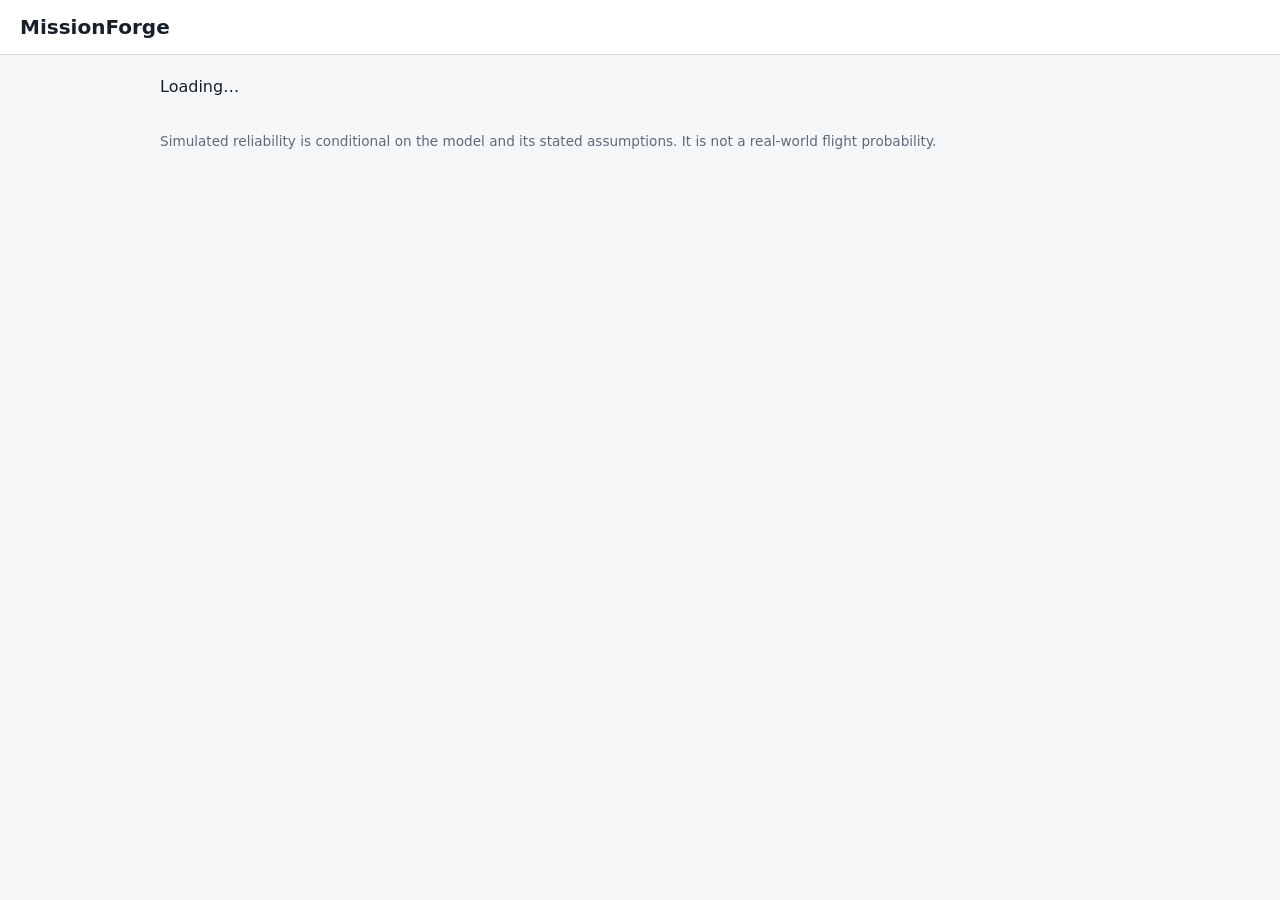
==== index.html @ e95462d8 "Add MissionForge application shell" ====
<!doctype html>
<html lang="en">
  <head>
    <meta charset="utf-8" />
    <meta name="viewport" content="width=device-width, initial-scale=1" />

    <title>MissionForge</title>
    <link rel="stylesheet" href="css/base.css" />
    <link rel="stylesheet" href="css/screens.css" />
    <link rel="stylesheet" href="css/briefing.css" />
    <link rel="stylesheet" href="css/validation.css" />
    <link rel="stylesheet" href="css/report.css" />
  </head>

  <body>
    <header class="top">
      <h1>MissionForge</h1>
      <nav id="nav"></nav>
    </header>
    <main id="app">
      <p>Loading…</p>
    </main>
    <footer class="foot">
      Simulated reliability is conditional on the model and its stated
      assumptions. It is not a real-world flight probability.
    </footer>
    <script type="module" src="js/main.js"></script>
  </body>
</html>
---- css/base.css ----
:root {
  --bg: #f6f7f9;
  --surface: #fff;
  --text: #16202b;
  --muted: #5b6b7b;
  --line: #d6dde5;
  --accent: #1f5fbf;
  --measured: #1b7f4b;
  --published: #1f5fbf;
  --tool: #7a3fb0;
  --illustrative: #b26a00;
  --bad: #b3261e;
}
@media (prefers-color-scheme: dark) {
  :root {
    --bg: #10161d;
    --surface: #18212b;
    --text: #e8edf2;
    --muted: #9aa9b8;
    --line: #2b3947;
    --accent: #6fa3f5;
    --measured: #5fcf93;
    --published: #6fa3f5;
    --tool: #c39af0;
    --illustrative: #f0b45a;
    --bad: #ff8a80;
  }
}
* {
  box-sizing: border-box;
}
body {
  margin: 0;
  font:
    16px/1.5 system-ui,
    -apple-system,
    "Segoe UI",
    sans-serif;
  background: var(--bg);
  color: var(--text);
}
.top {
  display: flex;
  flex-wrap: wrap;
  gap: 1rem;
  align-items: center;
  padding: 0.75rem 1.25rem;
  background: var(--surface);
  border-bottom: 1px solid var(--line);
}
.top h1 {
  margin: 0;
  font-size: 1.25rem;
}
nav {
  display: flex;
  flex-wrap: wrap;
  gap: 0.25rem;
}
nav a {
  padding: 0.35rem 0.7rem;
  border-radius: 6px;
  color: var(--muted);
  text-decoration: none;
}
nav a.active {
  background: var(--accent);
  color: #fff;
}
#app {
  max-width: 1000px;
  margin: 1.25rem auto;
  padding: 0 1.25rem;
}
.foot {
  max-width: 1000px;
  margin: 2rem auto;
  padding: 0 1.25rem;
  color: var(--muted);
  font-size: 0.85rem;
}
button {
  font: inherit;
  padding: 0.5rem 1rem;
  border-radius: 6px;
  border: 1px solid var(--accent);
  background: var(--accent);
  color: #fff;
  cursor: pointer;
}
button:focus-visible,
nav a:focus-visible,
input:focus-visible,
select:focus-visible {
  outline: 3px solid var(--accent);
  outline-offset: 2px;
}
.badge {
  display: inline-block;
  padding: 0 0.4rem;
  margin-left: 0.35rem;
  border-radius: 4px;
  font-size: 0.75rem;
  border: 1px solid currentColor;
}
.badge.MEASURED {
  color: var(--measured);
}
.badge.PUBLISHED {
  color: var(--published);
}
.badge.TOOL {
  color: var(--tool);
}
.badge.ILLUSTRATIVE {
  color: var(--illustrative);
}
.badge.CALCULATED {
  color: var(--tool);
}
---- css/screens.css ----
.panel {
  background: var(--surface);
  border: 1px solid var(--line);
  border-radius: 10px;
  padding: 1rem;
  margin-bottom: 1rem;
}

.panel h2 {
  margin-top: 0;
  font-size: 1.1rem;
}

.designer-page {
  width: 100%;
  min-width: 0;
}

.role-panel {
  display: flex;
  align-items: center;
  margin-bottom: 1rem;
  padding: 0.8rem 1rem;
}

.role-panel label {
  display: flex;
  align-items: center;
  gap: 0.75rem;
  color: var(--muted);
  font-size: 0.85rem;
}

.role-panel select {
  padding: 0.5rem 0.75rem;
  border: 1px solid var(--line);
  border-radius: 6px;
  background: var(--surface);
  color: var(--text);
  font: inherit;
}

.designer-header {
  display: flex;
  align-items: center;
  justify-content: space-between;
  gap: 2rem;
  width: 100%;
  margin-bottom: 1rem;
  padding: 1.5rem 1.75rem;
  background: linear-gradient(
    120deg,
    rgba(20, 42, 78, 0.95),
    rgba(15, 30, 58, 0.95)
  );
  border: 1px solid var(--line);
  border-radius: 10px;
}

.designer-header h2 {
  margin: 0.25rem 0;
  font-size: clamp(1.5rem, 3vw, 2.2rem);
  letter-spacing: 0.03em;
  color: var(--text);
}

.designer-header p {
  margin: 0;
  color: var(--muted);
  font-size: 0.9rem;
  line-height: 1.5;
}

.screen-kicker {
  display: block;
  margin-bottom: 0.25rem;
  color: var(--accent);
  font-size: 0.7rem;
  font-weight: 800;
  letter-spacing: 0.13em;
  text-transform: uppercase;
}

.designer-layout {
  display: grid;
  grid-template-columns: minmax(0, 1.65fr) minmax(300px, 0.8fr);
  gap: 1rem;
  align-items: start;
}

.components-panel {
  min-width: 0;
  margin-bottom: 0;
}

.designer-sidebar {
  min-width: 0;
  display: flex;
  flex-direction: column;
  gap: 1rem;
}

.designer-sidebar .panel {
  margin-bottom: 0;
}

.section-heading {
  display: flex;
  align-items: center;
  justify-content: space-between;
  gap: 1rem;
  margin-bottom: 1rem;
}

.section-heading h2 {
  margin: 0.2rem 0;
}

.section-heading p {
  margin: 0.3rem 0 0;
  color: var(--muted);
  font-size: 0.8rem;
}

.component-grid {
  display: grid;
  grid-template-columns: repeat(2, minmax(0, 1fr));
  gap: 0.75rem;
}

.category-card {
  min-width: 0;
  padding: 0.85rem;
  border: 1px solid var(--line);
  border-radius: 9px;
  background: rgba(127, 127, 127, 0.035);
  transition:
    border-color 0.2s ease,
    background 0.2s ease;
}

.category-card:hover {
  border-color: rgba(70, 140, 230, 0.4);
}

.category-title {
  display: flex;
  align-items: center;
  justify-content: space-between;
  gap: 0.5rem;
  margin-bottom: 0.65rem;
}

.category-title h3 {
  margin: 0;
  color: var(--accent);
  font-size: 0.72rem;
  font-weight: 800;
  letter-spacing: 0.1em;
  text-transform: uppercase;
}

.permission-label {
  color: var(--muted);
  font-size: 0.62rem;
  text-align: right;
}

.component-options {
  display: flex;
  flex-direction: column;
  gap: 0.4rem;
}

.component-option {
  position: relative;
  display: flex;
  align-items: flex-start;
  gap: 0.6rem;
  min-width: 0;
  padding: 0.65rem;
  border: 1px solid transparent;
  border-radius: 7px;
  background: rgba(127, 127, 127, 0.025);
  cursor: pointer;
  transition:
    background 0.18s ease,
    border-color 0.18s ease;
}

.component-option:hover {
  background: rgba(31, 95, 191, 0.09);
  border-color: var(--line);
}

.component-option.selected {
  background: rgba(31, 95, 191, 0.14);
  border-color: var(--accent);
}

.component-option input {
  flex-shrink: 0;
  width: auto;
  margin: 0.2rem 0 0;
  accent-color: var(--accent);
  cursor: pointer;
}

.component-info {
  min-width: 0;
  display: flex;
  flex: 1;
  flex-direction: column;
  gap: 0.4rem;
}

.component-name {
  color: var(--text);
  font-size: 0.82rem;
  font-weight: 650;
  line-height: 1.4;
}

.component-specs {
  display: flex;
  align-items: center;
  flex-wrap: wrap;
  gap: 0.35rem;
}

.spec-item {
  display: inline-flex;
  align-items: center;
  gap: 0.2rem;
  padding: 0.25rem 0.45rem;
  border: 1px solid var(--line);
  border-radius: 4px;
  color: var(--muted);
  font-size: 0.67rem;
  line-height: 1.4;
}

.spec-item.mass-spec {
  color: #79baff;
  background: rgba(121, 186, 255, 0.08);
  border-color: rgba(121, 186, 255, 0.3);
  font-weight: 700;
}

.spec-item.cost-spec {
  color: #c5a3ff;
  background: rgba(197, 163, 255, 0.08);
  border-color: rgba(197, 163, 255, 0.3);
  font-weight: 700;
}

.spec-item.power-spec {
  color: #e6bd63;
  background: rgba(230, 189, 99, 0.08);
  border-color: rgba(230, 189, 99, 0.3);
  font-weight: 700;
}

.spec-item.generation-spec {
  color: #62d6a0;
  background: rgba(98, 214, 160, 0.08);
  border-color: rgba(98, 214, 160, 0.3);
  font-weight: 700;
}

.spec-item.battery-spec {
  color: #79baff;
  background: rgba(121, 186, 255, 0.08);
  border-color: rgba(121, 186, 255, 0.3);
}

.selected-mark {
  flex-shrink: 0;
  display: inline-flex;
  align-items: center;
  justify-content: center;
  width: 19px;
  height: 19px;
  border-radius: 50%;
  background: var(--accent);
  color: white;
  font-size: 0.7rem;
  font-weight: 800;
}

.disabled-category {
  opacity: 0.65;
}

.component-option.disabled {
  cursor: not-allowed;
}

.component-option.disabled input {
  cursor: not-allowed;
}

.instruments-section {
  margin-top: 1rem;
}

.instrument-card {
  width: 100%;
}

.instrument-option {
  min-width: 0;
}

.locked-message {
  color: var(--bad);
  font-size: 0.66rem;
  line-height: 1.4;
}

.mission-selection {
  display: grid;
  grid-template-columns: repeat(2, minmax(0, 1fr));
  gap: 0.75rem;
  margin-top: 1rem;
  padding-top: 1rem;
  border-top: 1px solid var(--line);
}

.select-card {
  min-width: 0;
  padding: 0.85rem;
  border: 1px solid var(--line);
  border-radius: 8px;
  background: rgba(127, 127, 127, 0.035);
}

.select-card label {
  display: flex;
  flex-direction: column;
  gap: 0.5rem;
}

.select-card strong {
  color: var(--muted);
  font-size: 0.7rem;
  font-weight: 800;
  letter-spacing: 0.06em;
  text-transform: uppercase;
}

.select-card select {
  width: 100%;
  min-width: 0;
  padding: 0.65rem;
  border: 1px solid var(--line);
  border-radius: 6px;
  background: var(--surface);
  color: var(--text);
  font: inherit;
  font-size: 0.8rem;
}

.select-card select:focus,
.role-panel select:focus {
  outline: 2px solid var(--accent);
  outline-offset: 2px;
}

.select-card select:disabled {
  opacity: 0.55;
  cursor: not-allowed;
}

.dashboard-panel {
  overflow: hidden;
}

.mission-dashboard {
  display: flex;
  flex-direction: column;
  gap: 1rem;
}

.dashboard-heading {
  display: flex;
  flex-direction: column;
  gap: 0.5rem;
}

.dashboard-heading .eyebrow {
  color: var(--accent);
  font-size: 0.65rem;
  font-weight: 800;
  letter-spacing: 0.12em;
}

.dashboard-heading h2 {
  margin: 0.25rem 0;
  font-size: 1.15rem;
}

.dashboard-heading p {
  margin: 0;
  color: var(--muted);
  font-size: 0.75rem;
  line-height: 1.5;
}

.system-status {
  display: flex;
  align-items: center;
  gap: 0.45rem;
  color: var(--measured);
  font-size: 0.66rem;
  font-weight: 800;
  letter-spacing: 0.07em;
}

.status-dot {
  width: 8px;
  height: 8px;
  border-radius: 50%;
  background: var(--measured);
  box-shadow: 0 0 9px var(--measured);
}

.resource-grid {
  display: grid;
  grid-template-columns: 1fr;
  gap: 0.65rem;
}

.resource-card {
  min-width: 0;
  padding: 0.85rem;
  border: 1px solid var(--line);
  border-radius: 8px;
  background: rgba(127, 127, 127, 0.035);
}

.card-icon {
  margin-bottom: 0.35rem;
  font-size: 1.1rem;
}

.card-label {
  color: var(--muted);
  font-size: 0.65rem;
  font-weight: 800;
  letter-spacing: 0.1em;
}

.card-value {
  margin: 0.25rem 0;
  color: var(--text);
  font-size: 1.55rem;
  font-weight: 800;
  overflow-wrap: anywhere;
}

.card-value span {
  color: var(--muted);
  font-size: 0.75rem;
  font-weight: 600;
}

.card-limit {
  margin-bottom: 0.65rem;
  color: var(--muted);
  font-size: 0.68rem;
}

.resource-item {
  font-size: 0.7rem;
}

.resource-header {
  display: flex;
  justify-content: space-between;
  gap: 0.5rem;
  color: var(--muted);
}

.resource-header span:last-child {
  text-align: right;
  overflow-wrap: anywhere;
}

.bar {
  height: 8px;
  margin: 0.4rem 0;
  overflow: hidden;
  border-radius: 5px;
  background: var(--line);
}

.bar > span {
  display: block;
  height: 100%;
  border-radius: inherit;
  background: var(--accent);
  transition: width 0.25s ease;
}

.bar.over > span {
  background: var(--bad);
}

.resource-status {
  color: var(--measured);
  font-size: 0.65rem;
  font-weight: 700;
}

.resource-status.danger,
.warn {
  color: var(--bad);
}

.dashboard-footer {
  display: flex;
  flex-direction: column;
  gap: 0.25rem;
  padding-top: 0.75rem;
  border-top: 1px solid var(--line);
  color: var(--muted);
  font-size: 0.63rem;
  line-height: 1.4;
}

.dashboard-footer span:first-child {
  color: var(--accent);
  font-weight: 800;
  letter-spacing: 0.08em;
}

.warnings-panel h2 {
  margin-bottom: 0.8rem;
}

.warning-item,
.success-item {
  padding: 0.7rem 0.8rem;
  margin-bottom: 0.45rem;
  border-left: 3px solid var(--bad);
  border-radius: 0 5px 5px 0;
  background: rgba(179, 38, 30, 0.08);
  color: var(--bad);
  font-size: 0.75rem;
  line-height: 1.5;
}

.success-item {
  border-left-color: var(--measured);
  background: rgba(27, 127, 75, 0.08);
  color: var(--measured);
}

.grid2 {
  display: grid;
  grid-template-columns: 1fr 1fr;
  gap: 1rem;
}

.hist {
  display: flex;
  align-items: flex-end;
  gap: 2px;
  height: 120px;
}

.hist > div {
  flex: 1;
  min-height: 1px;
  background: var(--accent);
}

@media (max-width: 1000px) {
  .designer-layout {
    grid-template-columns: minmax(0, 1.35fr) minmax(270px, 0.8fr);
  }

  .component-grid {
    grid-template-columns: 1fr;
  }
}

@media (max-width: 800px) {
  .designer-layout {
    grid-template-columns: 1fr;
  }

  .designer-sidebar {
    display: grid;
    grid-template-columns: repeat(2, minmax(0, 1fr));
    align-items: start;
  }

  .dashboard-panel {
    grid-column: 1 / -1;
  }

  .component-grid {
    grid-template-columns: repeat(2, minmax(0, 1fr));
  }
}

@media (max-width: 600px) {
  .designer-header {
    align-items: flex-start;
    flex-direction: column;
    padding: 1.1rem;
  }

  .component-grid,
  .mission-selection {
    grid-template-columns: 1fr;
  }

  .designer-sidebar {
    display: flex;
  }

  .grid2 {
    grid-template-columns: 1fr;
  }
}
---- css/briefing.css ----
.briefing-page {
  width: 100%;
  min-width: 0;
}

.briefing-header {
  display: flex;
  align-items: center;
  justify-content: space-between;
  gap: 2rem;
  width: 100%;
  margin-bottom: 1rem;
  padding: 1.4rem 1.6rem;
  background: linear-gradient(
    120deg,
    rgba(20, 42, 78, 0.96),
    rgba(15, 30, 58, 0.96)
  );
  border: 1px solid var(--line);
  border-radius: 10px;
}

.briefing-header-left {
  min-width: 0;
}

.briefing-system-label {
  display: flex;
  align-items: center;
  gap: 0.45rem;
  margin-bottom: 0.45rem;
  color: var(--accent);
  font-size: 0.65rem;
  font-weight: 800;
  letter-spacing: 0.13em;
  text-transform: uppercase;
}

.briefing-live-dot {
  width: 7px;
  height: 7px;
  border-radius: 50%;
  background: var(--measured);
  box-shadow: 0 0 9px var(--measured);
}

.briefing-header h1 {
  margin: 0;
  color: var(--text);
  font-size: clamp(1.45rem, 3vw, 2.1rem);
  letter-spacing: 0.025em;
}

.briefing-header p {
  margin: 0.35rem 0 0;
  color: var(--muted);
  font-size: 0.82rem;
  line-height: 1.5;
}

.briefing-status {
  flex-shrink: 0;
  min-width: 135px;
  padding: 0.7rem 0.9rem;
  border: 1px solid var(--line);
  border-radius: 8px;
  background: rgba(127, 127, 127, 0.035);
  text-align: right;
}

.briefing-status-label {
  color: var(--muted);
  font-size: 0.58rem;
  font-weight: 800;
  letter-spacing: 0.1em;
  text-transform: uppercase;
}

.briefing-status-value {
  display: flex;
  align-items: center;
  justify-content: flex-end;
  gap: 0.4rem;
  margin-top: 0.25rem;
  color: var(--measured);
  font-size: 0.75rem;
  font-weight: 800;
}

.briefing-status-dot {
  width: 7px;
  height: 7px;
  border-radius: 50%;
  background: var(--measured);
  box-shadow: 0 0 8px var(--measured);
}

.briefing-content {
  display: grid;
  grid-template-columns: minmax(0, 1.25fr) minmax(340px, 0.85fr);
  gap: 1rem;
  align-items: stretch;
}

.briefing-objective {
  min-width: 0;
  padding: 1.35rem 1.45rem;
  border: 1px solid var(--line);
  border-radius: 10px;
  background: var(--surface);
}

.briefing-section-label {
  display: block;
  margin-bottom: 0.5rem;
  color: var(--accent);
  font-size: 0.65rem;
  font-weight: 800;
  letter-spacing: 0.12em;
  text-transform: uppercase;
}

.briefing-objective h2 {
  margin: 0;
  color: var(--text);
  font-size: 1.2rem;
}

.briefing-objective-body {
  display: flex;
  align-items: flex-start;
  gap: 1.2rem;
  margin-top: 1.2rem;
}

.briefing-number {
  flex-shrink: 0;
  display: flex;
  align-items: center;
  justify-content: center;
  width: 48px;
  height: 48px;
  border: 1px solid rgba(70, 140, 230, 0.45);
  border-radius: 50%;
  background: rgba(31, 95, 191, 0.12);
  color: var(--accent);
  font-size: 0.9rem;
  font-weight: 900;
}

.briefing-objective-info {
  min-width: 0;
}

.briefing-objective-text {
  margin: 0;
  color: var(--text);
  font-size: 0.95rem;
  line-height: 1.65;
}

.briefing-note {
  margin: 0.8rem 0 0;
  color: var(--muted);
  font-size: 0.7rem;
  line-height: 1.5;
}

.briefing-start-link {
  display: inline-block;
  margin-top: 1.2rem;
  text-decoration: none;
}

.briefing-start-button {
  display: inline-flex;
  align-items: center;
  gap: 0.5rem;
  padding: 0.7rem 1rem;
  border: 1px solid var(--accent);
  border-radius: 6px;
  background: var(--accent);
  color: white;
  font-size: 0.72rem;
  font-weight: 800;
  letter-spacing: 0.04em;
  cursor: pointer;
  transition:
    transform 0.18s ease,
    box-shadow 0.18s ease,
    background 0.18s ease;
}

.briefing-start-button:hover {
  transform: translateY(-1px);
  box-shadow: 0 6px 18px rgba(31, 95, 191, 0.25);
}

.briefing-requirements {
  min-width: 0;
  padding: 1.35rem 1.45rem;
  border: 1px solid var(--line);
  border-radius: 10px;
  background: var(--surface);
}

.briefing-requirements-heading {
  display: flex;
  align-items: center;
  justify-content: space-between;
  gap: 1rem;
  margin-bottom: 1rem;
}

.briefing-requirements-heading h2 {
  margin: 0;
  color: var(--text);
  font-size: 1.1rem;
}

.briefing-required-badge {
  padding: 0.3rem 0.5rem;
  border: 1px solid rgba(230, 189, 99, 0.35);
  border-radius: 4px;
  background: rgba(230, 189, 99, 0.08);
  color: #e6bd63;
  font-size: 0.58rem;
  font-weight: 800;
  letter-spacing: 0.08em;
  text-transform: uppercase;
}

.briefing-requirements-row {
  display: grid;
  grid-template-columns: repeat(3, minmax(0, 1fr));
  gap: 0.65rem;
}

.briefing-requirement-card {
  min-width: 0;
  padding: 0.8rem;
  border: 1px solid var(--line);
  border-radius: 8px;
  background: rgba(127, 127, 127, 0.035);
}

.briefing-card-top {
  display: flex;
  align-items: center;
  justify-content: space-between;
  gap: 0.4rem;
}

.briefing-requirement-icon {
  font-size: 1rem;
}

.briefing-requirement-label {
  margin-top: 0.55rem;
  color: var(--muted);
  font-size: 0.62rem;
  font-weight: 800;
  letter-spacing: 0.08em;
  text-transform: uppercase;
}

.briefing-requirement-value {
  margin-top: 0.2rem;
  color: var(--text);
  font-size: 1.15rem;
  font-weight: 850;
  overflow-wrap: anywhere;
}

.briefing-progress {
  height: 4px;
  margin-top: 0.6rem;
  overflow: hidden;
  border-radius: 3px;
  background: var(--line);
}

.briefing-progress::after {
  content: "";
  display: block;
  width: 100%;
  height: 100%;
  background: var(--accent);
  border-radius: inherit;
}

.briefing-systems {
  margin-top: 1rem;
  padding: 1.35rem 1.45rem;
  border: 1px solid var(--line);
  border-radius: 10px;
  background: var(--surface);
}

.briefing-systems-header {
  display: flex;
  align-items: center;
  justify-content: space-between;
  gap: 1rem;
  margin-bottom: 0.9rem;
}

.briefing-systems-header h2 {
  margin: 0;
  color: var(--text);
  font-size: 1.05rem;
}

.briefing-system-count {
  color: var(--muted);
  font-size: 0.65rem;
  font-weight: 700;
}

.briefing-system-grid {
  display: grid;
  grid-template-columns: repeat(4, minmax(0, 1fr));
  gap: 0.7rem;
}

.briefing-system-card {
  display: flex;
  align-items: center;
  gap: 0.7rem;
  min-width: 0;
  padding: 0.8rem;
  border: 1px solid var(--line);
  border-radius: 8px;
  background: rgba(127, 127, 127, 0.035);
  transition:
    border-color 0.18s ease,
    background 0.18s ease,
    transform 0.18s ease;
}

.briefing-system-card:hover {
  transform: translateY(-1px);
  border-color: rgba(70, 140, 230, 0.4);
  background: rgba(31, 95, 191, 0.06);
}

.briefing-system-indicator {
  flex-shrink: 0;
  width: 8px;
  height: 8px;
  border-radius: 50%;
  background: var(--measured);
  box-shadow: 0 0 8px var(--measured);
}

.briefing-system-info {
  min-width: 0;
  flex: 1;
}

.briefing-system-name {
  color: var(--text);
  font-size: 0.72rem;
  font-weight: 750;
  overflow-wrap: anywhere;
}

.briefing-system-state {
  margin-top: 0.15rem;
  color: var(--muted);
  font-size: 0.6rem;
}

.briefing-system-arrow {
  flex-shrink: 0;
  color: var(--muted);
  font-size: 0.8rem;
}

.briefing-footer {
  display: flex;
  align-items: center;
  justify-content: space-between;
  gap: 1rem;
  margin-top: 1rem;
  padding: 0.75rem 0.2rem 0;
  border-top: 1px solid var(--line);
  color: var(--muted);
  font-size: 0.62rem;
}

.briefing-footer span:first-child {
  color: var(--accent);
  font-weight: 800;
  letter-spacing: 0.08em;
}

@media (max-width: 900px) {
  .briefing-content {
    grid-template-columns: 1fr;
  }

  .briefing-system-grid {
    grid-template-columns: repeat(2, minmax(0, 1fr));
  }
}

@media (max-width: 650px) {
  .briefing-header {
    align-items: flex-start;
    flex-direction: column;
  }

  .briefing-status {
    width: 100%;
    text-align: left;
  }

  .briefing-status-value {
    justify-content: flex-start;
  }

  .briefing-requirements-row {
    grid-template-columns: 1fr;
  }

  .briefing-system-grid {
    grid-template-columns: 1fr;
  }

  .briefing-objective-body {
    gap: 0.8rem;
  }

  .briefing-footer {
    align-items: flex-start;
    flex-direction: column;
  }
}
---- css/validation.css ----
/* =========================================================
   MISSIONFORGE VALIDATION SCREEN
   ========================================================= */

/* =========================================================
   PAGE
   ========================================================= */

.validation-page {
  width: 100%;
  min-width: 0;
}

/* =========================================================
   HEADER
   ========================================================= */

.validation-header {
  display: flex;

  align-items: center;

  justify-content: space-between;

  gap: 2rem;

  width: 100%;

  margin-bottom: 1rem;

  padding: 1.5rem 1.75rem;

  background: linear-gradient(
    120deg,
    rgba(20, 42, 78, 0.95),
    rgba(15, 30, 58, 0.95)
  );

  border: 1px solid var(--line);

  border-radius: 10px;
}

.validation-header-content {
  min-width: 0;
}

.validation-kicker {
  display: block;

  margin-bottom: 0.3rem;

  color: var(--accent);

  font-size: 0.7rem;

  font-weight: 800;

  letter-spacing: 0.13em;

  text-transform: uppercase;
}

.validation-header h1 {
  margin: 0.25rem 0;

  color: var(--text);

  font-size: clamp(1.5rem, 3vw, 2.2rem);

  letter-spacing: 0.03em;
}

.validation-header p {
  margin: 0;

  color: var(--muted);

  font-size: 0.85rem;

  line-height: 1.5;
}

/* =========================================================
   HEADER STATUS
   ========================================================= */

.validation-status {
  display: flex;

  align-items: center;

  gap: 0.55rem;

  flex-shrink: 0;

  padding: 0.55rem 0.75rem;

  border: 1px solid var(--line);

  border-radius: 6px;

  background: rgba(127, 127, 127, 0.04);

  font-size: 0.65rem;

  font-weight: 900;

  letter-spacing: 0.08em;
}

.validation-status.success {
  color: var(--measured);
}

.validation-status.danger {
  color: var(--bad);
}

.validation-status-dot {
  width: 8px;

  height: 8px;

  flex-shrink: 0;

  border-radius: 50%;

  background: currentColor;

  box-shadow: 0 0 9px currentColor;
}

/* =========================================================
   RESULTS SECTION
   ========================================================= */

.validation-results-section {
  width: 100%;

  margin-bottom: 1rem;

  padding: 1rem;

  background: var(--surface);

  border: 1px solid var(--line);

  border-radius: 10px;
}

.validation-results-heading {
  display: flex;

  align-items: flex-end;

  justify-content: space-between;

  gap: 1rem;

  margin-bottom: 1rem;
}

.validation-section-label {
  display: block;

  margin-bottom: 0.25rem;

  color: var(--accent);

  font-size: 0.65rem;

  font-weight: 900;

  letter-spacing: 0.12em;

  text-transform: uppercase;
}

.validation-results-heading h2 {
  margin: 0;

  color: var(--text);

  font-size: 1.15rem;
}

.validation-check-label {
  color: var(--muted);

  font-size: 0.6rem;

  font-weight: 800;

  letter-spacing: 0.1em;

  white-space: nowrap;
}

/* =========================================================
   TABLE
   ========================================================= */

.validation-table {
  width: 100%;

  overflow: hidden;

  border: 1px solid var(--line);

  border-radius: 8px;
}

.validation-table-row {
  display: grid;

  grid-template-columns:
    minmax(0, 1fr)
    minmax(0, 1fr);
}

.validation-table-header {
  background: rgba(127, 127, 127, 0.035);

  border-bottom: 1px solid var(--line);
}

.validation-table-header .validation-table-cell {
  padding: 0.75rem 1rem;

  color: var(--muted);

  font-size: 0.62rem;

  font-weight: 900;

  letter-spacing: 0.1em;
}

.validation-table-header .validation-table-cell + .validation-table-cell {
  border-left: 1px solid var(--line);
}

.validation-table-content {
  min-height: 260px;
}

.validation-table-content .validation-table-cell {
  min-width: 0;

  padding: 1.25rem 1rem;
}

.validation-table-content .validation-table-cell + .validation-table-cell {
  border-left: 1px solid var(--line);
}

/* =========================================================
   CELL LABEL
   ========================================================= */

.validation-cell-label {
  margin-bottom: 1rem;

  color: var(--accent);

  font-size: 0.65rem;

  font-weight: 900;

  letter-spacing: 0.1em;
}

/* =========================================================
   PASS / FAIL BLOCK
   ========================================================= */

.validation-pass-block,
.validation-fail-block {
  margin-bottom: 1rem;
}

.validation-result-title {
  display: flex;

  align-items: center;

  gap: 0.6rem;

  margin-bottom: 0.35rem;
}

.validation-result-title strong {
  color: var(--text);

  font-size: 0.85rem;
}

.validation-result-icon {
  display: inline-flex;

  align-items: center;

  justify-content: center;

  width: 24px;

  height: 24px;

  border-radius: 50%;

  background: rgba(27, 127, 75, 0.12);

  color: var(--measured);

  font-size: 0.75rem;

  font-weight: 900;
}

.validation-fail-block .validation-result-icon {
  background: rgba(179, 38, 30, 0.12);

  color: var(--bad);
}

.validation-pass-block p,
.validation-fail-block p {
  margin: 0 0 0 1.9rem;

  color: var(--muted);

  font-size: 0.7rem;

  line-height: 1.5;
}

/* =========================================================
   WARNINGS
   ========================================================= */

.validation-warning-list {
  display: flex;

  flex-direction: column;

  gap: 0.45rem;

  margin-top: 0.75rem;
}

.validation-warning {
  display: flex;

  align-items: flex-start;

  gap: 0.5rem;

  padding: 0.65rem 0.75rem;

  border-left: 3px solid var(--bad);

  border-radius: 0 5px 5px 0;

  background: rgba(179, 38, 30, 0.08);

  color: var(--bad);

  font-size: 0.68rem;

  line-height: 1.5;
}

.validation-warning > span:first-child {
  flex-shrink: 0;

  font-weight: 900;
}

.validation-no-warning {
  display: flex;

  align-items: center;

  gap: 0.5rem;

  margin-top: 0.75rem;

  padding: 0.65rem 0.75rem;

  border-left: 3px solid var(--measured);

  border-radius: 0 5px 5px 0;

  background: rgba(27, 127, 75, 0.08);

  color: var(--measured);

  font-size: 0.68rem;

  font-weight: 700;
}

/* =========================================================
   DELTA-V
   ========================================================= */

.validation-dv {
  margin-top: 0.25rem;
}

.validation-dv-number {
  color: var(--text);

  font-size: clamp(2rem, 4vw, 3rem);

  font-weight: 900;

  line-height: 1;
}

.validation-dv-number span {
  color: var(--muted);

  font-size: 0.8rem;

  font-weight: 700;
}

.validation-dv p {
  max-width: 420px;

  margin: 0.8rem 0 1rem;

  color: var(--muted);

  font-size: 0.7rem;

  line-height: 1.5;
}

/* =========================================================
   PROPULSION STATUS
   ========================================================= */

.validation-propulsion-status {
  display: flex;

  align-items: center;

  flex-wrap: wrap;

  gap: 0.4rem;

  padding-top: 0.8rem;

  border-top: 1px solid var(--line);

  color: var(--muted);

  font-size: 0.62rem;

  font-weight: 800;

  letter-spacing: 0.06em;
}

.validation-propulsion-status strong {
  color: var(--measured);
}

.validation-propulsion-dot {
  width: 7px;

  height: 7px;

  border-radius: 50%;

  background: var(--measured);

  box-shadow: 0 0 7px var(--measured);
}

/* =========================================================
   TABLE FOOTER
   ========================================================= */

.validation-table-footer {
  border-top: 1px solid var(--line);

  background: rgba(127, 127, 127, 0.025);
}

.validation-footer-item {
  display: flex;

  align-items: center;

  justify-content: space-between;

  gap: 1rem;

  padding: 0.75rem 1rem;

  color: var(--muted);

  font-size: 0.6rem;

  font-weight: 900;

  letter-spacing: 0.08em;
}

.validation-footer-item + .validation-footer-item {
  border-left: 1px solid var(--line);
}

.validation-footer-item strong {
  color: var(--measured);

  font-size: 0.65rem;
}

.validation-footer-item strong.danger {
  color: var(--bad);
}

/* =========================================================
   RUN SIMULATION
   ========================================================= */

.validation-action-bar {
  display: flex;

  align-items: center;

  justify-content: space-between;

  gap: 2rem;

  width: 100%;

  margin-bottom: 1rem;

  padding: 1rem 1.2rem;

  background: linear-gradient(
    120deg,
    rgba(31, 95, 191, 0.08),
    rgba(127, 127, 127, 0.025)
  );

  border: 1px solid var(--line);

  border-radius: 10px;
}

.validation-action-info {
  min-width: 0;
}

.validation-action-info h2 {
  margin: 0.25rem 0;

  color: var(--text);

  font-size: 0.95rem;
}

.validation-action-info p {
  margin: 0;

  color: var(--muted);

  font-size: 0.68rem;

  line-height: 1.45;
}

.validation-simulation-link {
  flex-shrink: 0;

  text-decoration: none;
}

.validation-simulation-button {
  display: inline-flex;

  align-items: center;

  justify-content: center;

  gap: 0.7rem;

  min-width: 190px;

  padding: 0.8rem 1rem;

  border: 1px solid var(--accent);

  border-radius: 6px;

  background: var(--accent);

  color: white;

  font: inherit;

  font-size: 0.66rem;

  font-weight: 900;

  letter-spacing: 0.08em;

  cursor: pointer;

  transition:
    transform 0.18s ease,
    filter 0.18s ease,
    box-shadow 0.18s ease;
}

.validation-simulation-button:hover {
  transform: translateY(-1px);

  filter: brightness(1.08);

  box-shadow: 0 8px 24px rgba(31, 95, 191, 0.25);
}

.validation-simulation-button span {
  font-size: 1rem;
}

/* =========================================================
   FOOTER
   ========================================================= */

.validation-footer {
  display: flex;

  align-items: center;

  justify-content: space-between;

  gap: 1rem;

  padding: 0.75rem 0.25rem 0;

  color: var(--muted);

  font-size: 0.6rem;

  line-height: 1.4;
}

.validation-footer span:first-child {
  color: var(--accent);

  font-weight: 900;

  letter-spacing: 0.08em;
}

/* =========================================================
   RESPONSIVE
   ========================================================= */

@media (max-width: 700px) {
  .validation-header {
    align-items: flex-start;

    flex-direction: column;

    padding: 1.1rem;
  }

  .validation-status {
    align-self: stretch;

    justify-content: center;
  }

  .validation-results-heading {
    align-items: flex-start;

    flex-direction: column;
  }

  .validation-table-row {
    grid-template-columns: 1fr;
  }

  .validation-table-header .validation-table-cell + .validation-table-cell {
    border-left: none;

    border-top: 1px solid var(--line);
  }

  .validation-table-content .validation-table-cell + .validation-table-cell {
    border-left: none;

    border-top: 1px solid var(--line);
  }

  .validation-table-footer .validation-footer-item + .validation-footer-item {
    border-left: none;

    border-top: 1px solid var(--line);
  }

  .validation-action-bar {
    align-items: flex-start;

    flex-direction: column;
  }

  .validation-simulation-link {
    width: 100%;
  }

  .validation-simulation-button {
    width: 100%;
  }

  .validation-footer {
    align-items: flex-start;

    flex-direction: column;
  }
}

@media (max-width: 450px) {
  .validation-results-section {
    padding: 0.75rem;
  }

  .validation-table-content .validation-table-cell,
  .validation-table-header .validation-table-cell {
    padding: 0.9rem 0.75rem;
  }

  .validation-dv-number {
    font-size: 2.2rem;
  }

  .validation-action-bar {
    padding: 0.9rem;
  }
}
---- css/report.css ----
.report-page {
  width: 100%;
  max-width: 1400px;
  margin: 0 auto;
  padding: 1.5rem;
  color: var(--text);
}

.report-header {
  display: flex;
  align-items: center;
  justify-content: space-between;
  gap: 2rem;

  padding: 1.6rem 1.8rem;
  margin-bottom: 1rem;

  background: linear-gradient(
    120deg,
    rgba(20, 42, 78, 0.98),
    rgba(10, 24, 48, 0.98)
  );

  border: 1px solid var(--line);
  border-radius: 10px;
}

.report-header-content {
  min-width: 0;
}

.report-kicker {
  display: block;
  margin-bottom: 0.45rem;

  color: var(--accent);
  font-size: 0.7rem;
  font-weight: 800;
  letter-spacing: 0.14em;
  text-transform: uppercase;
}

.report-header h1 {
  margin: 0;

  color: var(--text);
  font-size: clamp(1.8rem, 4vw, 2.7rem);
  letter-spacing: 0.02em;
}

.report-header p {
  max-width: 680px;
  margin: 0.5rem 0 0;

  color: var(--muted);
  font-size: 0.85rem;
  line-height: 1.6;
}

.report-header-status {
  flex-shrink: 0;

  display: flex;
  align-items: center;
  gap: 0.5rem;

  padding: 0.7rem 0.9rem;

  border: 1px solid var(--line);
  border-radius: 6px;

  color: var(--measured);
  background: rgba(27, 127, 75, 0.08);

  font-size: 0.68rem;
  font-weight: 800;
  letter-spacing: 0.08em;
}

.report-status-dot {
  width: 8px;
  height: 8px;

  border-radius: 50%;
  background: var(--measured);

  box-shadow: 0 0 9px var(--measured);
}

.report-section-label {
  display: block;

  color: var(--accent);
  font-size: 0.67rem;
  font-weight: 800;
  letter-spacing: 0.13em;
  text-transform: uppercase;
}

.report-section h2,
.report-overview h2,
.report-assessment h2 {
  margin: 0.25rem 0 0;

  color: var(--text);
  font-size: 1.2rem;
}

.report-section {
  margin-bottom: 1rem;

  padding: 1.2rem;

  background: var(--surface);
  border: 1px solid var(--line);
  border-radius: 10px;
}

.report-overview {
  margin-bottom: 1rem;
  padding: 1.2rem;

  background: var(--surface);
  border: 1px solid var(--line);
  border-radius: 10px;
}

.report-overview-heading {
  display: flex;
  align-items: flex-start;
  justify-content: space-between;
  gap: 1rem;

  padding-bottom: 1rem;
  border-bottom: 1px solid var(--line);
}

.report-classification {
  flex-shrink: 0;

  color: var(--muted);
  font-size: 0.62rem;
  font-weight: 800;
  letter-spacing: 0.1em;
}

.report-overview-grid {
  display: grid;
  grid-template-columns: 1fr 1fr;
  gap: 1rem;

  margin-top: 1rem;
}

.report-overview-item {
  min-width: 0;

  padding: 1rem;

  border: 1px solid var(--line);
  border-radius: 7px;

  background: rgba(127, 127, 127, 0.035);
}

.report-item-label {
  display: block;

  margin-bottom: 0.5rem;

  color: var(--muted);
  font-size: 0.65rem;
  font-weight: 800;
  letter-spacing: 0.1em;
}

.report-overview-item p {
  margin: 0;

  color: var(--text);
  font-size: 0.85rem;
  line-height: 1.6;
}

.report-section-heading {
  display: flex;
  align-items: flex-start;
  justify-content: space-between;
  gap: 1rem;

  margin-bottom: 1rem;
}

.report-section-code {
  flex-shrink: 0;

  padding: 0.35rem 0.55rem;

  border: 1px solid var(--line);
  border-radius: 4px;

  color: var(--muted);
  font-size: 0.6rem;
  font-weight: 800;
  letter-spacing: 0.08em;
}

.report-requirements-grid {
  display: grid;
  grid-template-columns: repeat(3, minmax(0, 1fr));
  gap: 0.8rem;
}

.report-metric-card {
  min-width: 0;

  padding: 1rem;

  border: 1px solid var(--line);
  border-radius: 8px;

  background: rgba(127, 127, 127, 0.035);

  transition:
    border-color 0.2s ease,
    transform 0.2s ease;
}

.report-metric-card:hover {
  border-color: rgba(70, 140, 230, 0.45);
  transform: translateY(-2px);
}

.report-metric-icon {
  display: inline-flex;
  align-items: center;
  justify-content: center;

  width: 32px;
  height: 32px;

  margin-bottom: 0.75rem;

  border: 1px solid var(--line);
  border-radius: 6px;

  color: var(--accent);
  background: rgba(31, 95, 191, 0.08);

  font-size: 0.9rem;
  font-weight: 800;
}

.report-metric-label {
  display: block;

  color: var(--muted);
  font-size: 0.62rem;
  font-weight: 800;
  letter-spacing: 0.1em;
}

.report-metric-value {
  display: block;

  margin-top: 0.35rem;

  color: var(--text);
  font-size: 1.45rem;
  font-weight: 800;
}

.report-performance-table {
  width: 100%;

  overflow: hidden;

  border: 1px solid var(--line);
  border-radius: 7px;
}

.report-performance-row {
  display: grid;
  grid-template-columns: 1.3fr 1fr 0.8fr;

  align-items: center;

  min-width: 0;

  border-bottom: 1px solid var(--line);
}

.report-performance-row:last-child {
  border-bottom: 0;
}

.report-performance-row > div {
  min-width: 0;

  padding: 0.9rem 1rem;

  font-size: 0.72rem;
}

.report-performance-header {
  background: rgba(31, 95, 191, 0.08);

  color: var(--muted);

  font-size: 0.62rem;
  font-weight: 800;
  letter-spacing: 0.09em;
}

.report-performance-value {
  color: var(--text);
  font-size: 0.85rem !important;
  font-weight: 750;
}

.report-status-badge {
  display: inline-flex;
  align-items: center;

  padding: 0.3rem 0.5rem;

  border-radius: 4px;

  font-size: 0.58rem;
  font-weight: 800;
  letter-spacing: 0.07em;
}

.report-status-badge.success {
  color: var(--measured);
  background: rgba(27, 127, 75, 0.1);
  border: 1px solid rgba(27, 127, 75, 0.3);
}

.report-status-badge.neutral {
  color: var(--muted);
  background: rgba(127, 127, 127, 0.08);
  border: 1px solid var(--line);
}

.report-validation {
  display: flex;
  flex-direction: column;
  gap: 0.7rem;
}

.report-validation-status {
  display: flex;
  align-items: flex-start;
  gap: 0.8rem;

  padding: 1rem;

  border: 1px solid var(--line);
  border-radius: 7px;
}

.report-validation-status.success {
  background: rgba(27, 127, 75, 0.08);
  border-color: rgba(27, 127, 75, 0.3);
}

.report-validation-status.danger {
  background: rgba(179, 38, 30, 0.08);
  border-color: rgba(179, 38, 30, 0.3);
}

.report-validation-icon {
  display: inline-flex;
  align-items: center;
  justify-content: center;

  flex-shrink: 0;

  width: 28px;
  height: 28px;

  border-radius: 50%;

  color: white;
  background: var(--measured);

  font-size: 0.8rem;
  font-weight: 900;
}

.report-validation-status.danger .report-validation-icon {
  background: var(--bad);
}

.report-validation-status strong {
  color: var(--text);
  font-size: 0.82rem;
}

.report-validation-status p {
  margin: 0.3rem 0 0;

  color: var(--muted);
  font-size: 0.72rem;
  line-height: 1.5;
}

.report-warning-list {
  display: flex;
  flex-direction: column;
  gap: 0.45rem;
}

.report-warning {
  display: flex;
  align-items: flex-start;
  gap: 0.5rem;

  padding: 0.7rem 0.8rem;

  border-left: 3px solid var(--bad);
  border-radius: 0 5px 5px 0;

  background: rgba(179, 38, 30, 0.08);

  color: var(--bad);

  font-size: 0.72rem;
  line-height: 1.5;
}

.report-no-warning {
  padding: 0.7rem 0.8rem;

  border-left: 3px solid var(--measured);
  border-radius: 0 5px 5px 0;

  background: rgba(27, 127, 75, 0.08);

  color: var(--measured);

  font-size: 0.72rem;
  font-weight: 700;
}

.report-assessment {
  display: flex;
  align-items: center;
  justify-content: space-between;
  gap: 1.5rem;

  margin-bottom: 1rem;
  padding: 1.2rem;

  border: 1px solid var(--line);
  border-radius: 10px;

  background: linear-gradient(
    120deg,
    rgba(31, 95, 191, 0.1),
    rgba(127, 127, 127, 0.025)
  );
}

.report-assessment-content {
  min-width: 0;
}

.report-assessment h2 {
  margin-top: 0.3rem;
}

.report-assessment p {
  max-width: 800px;

  margin: 0.45rem 0 0;

  color: var(--muted);
  font-size: 0.75rem;
  line-height: 1.55;
}

.report-assessment-status {
  display: flex;
  align-items: center;
  gap: 0.45rem;

  flex-shrink: 0;

  padding: 0.65rem 0.8rem;

  border: 1px solid var(--line);
  border-radius: 5px;

  font-size: 0.65rem;
  font-weight: 800;
  letter-spacing: 0.08em;
}

.report-assessment-status.success {
  color: var(--measured);
  background: rgba(27, 127, 75, 0.08);
}

.report-assessment-status.danger {
  color: var(--bad);
  background: rgba(179, 38, 30, 0.08);
}

.report-assessment-dot {
  width: 7px;
  height: 7px;

  border-radius: 50%;
  background: currentColor;
}

.report-footer {
  display: flex;
  justify-content: space-between;
  gap: 1rem;

  padding: 0.8rem 0.2rem;

  color: var(--muted);

  font-size: 0.6rem;
  line-height: 1.4;
}

.report-footer span:first-child {
  color: var(--accent);
  font-weight: 800;
  letter-spacing: 0.09em;
}

@media (max-width: 900px) {
  .report-overview-grid {
    grid-template-columns: 1fr;
  }

  .report-requirements-grid {
    grid-template-columns: 1fr;
  }

  .report-header {
    align-items: flex-start;
    flex-direction: column;
  }

  .report-header-status {
    width: fit-content;
  }
}

@media (max-width: 650px) {
  .report-page {
    padding: 0.8rem;
  }

  .report-header,
  .report-overview,
  .report-section,
  .report-assessment {
    padding: 0.9rem;
  }

  .report-performance-table {
    overflow-x: auto;
  }

  .report-performance-row {
    min-width: 650px;
  }

  .report-assessment {
    align-items: flex-start;
    flex-direction: column;
  }

  .report-footer {
    flex-direction: column;
  }
}
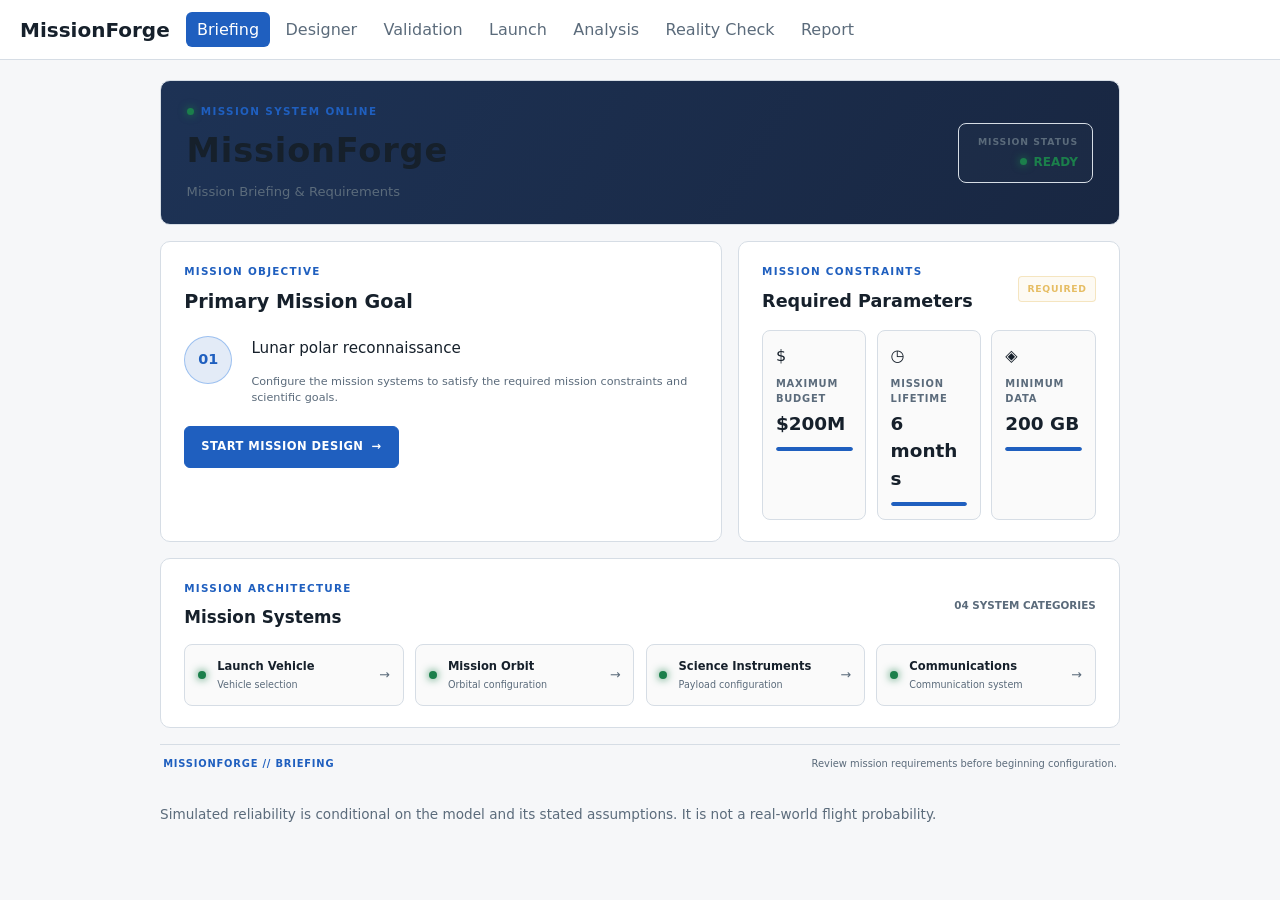
==== commit 35bb546c: "integrated and final touches" ====
--- a/index.html
+++ b/index.html
@@ -10,6 +10,7 @@
     <link rel="stylesheet" href="css/briefing.css" />
     <link rel="stylesheet" href="css/validation.css" />
     <link rel="stylesheet" href="css/report.css" />
+    <link rel="stylesheet" href="css/results.css" />
   </head>
 
   <body>
@@ -24,6 +25,6 @@
       Simulated reliability is conditional on the model and its stated
       assumptions. It is not a real-world flight probability.
     </footer>
-    <script type="module" src="js/main.js"></script>
+    <script type="module" src="js/main.js?v=health-contract-v1"></script>
   </body>
 </html>
--- a/css/base.css
+++ b/css/base.css
@@ -10,6 +10,10 @@
   --tool: #7a3fb0;
   --illustrative: #b26a00;
   --bad: #b3261e;
+  /* Health status colours reuse the palette above, so dark mode follows automatically. */
+  --ok: var(--measured);
+  --low: var(--illustrative);
+  --critical: var(--bad);
 }
 @media (prefers-color-scheme: dark) {
   :root {
@@ -117,4 +121,4 @@
 }
 .badge.CALCULATED {
   color: var(--tool);
-}
+}
--- a/css/screens.css
+++ b/css/screens.css
@@ -214,6 +214,17 @@
   gap: 0.4rem;
 }
 
+.design-provenance {
+  max-width: 58rem;
+  padding: .7rem .85rem;
+  border-left: 3px solid var(--accent);
+  background: rgba(108, 99, 255, .08);
+  color: var(--muted);
+  font-size: .8rem;
+}
+.design-provenance a { color: var(--accent); }
+.estimate-label { color: var(--muted); font-size: .68rem; }
+
 .component-name {
   color: var(--text);
   font-size: 0.82rem;
@@ -626,3 +637,157 @@
     grid-template-columns: 1fr;
   }
 }
+
+/* ---- Member 2: Mission Control HUD, health meters, success gauge, trade-off chips ----
+   Colour is never the only signal: every meter also shows a number and a word. */
+.hud-top {
+  display: flex;
+  flex-wrap: wrap;
+  align-items: baseline;
+  gap: 0.4rem 1.25rem;
+  margin-bottom: 0.25rem;
+}
+
+.hud-phase {
+  color: var(--accent);
+  font-size: 0.72rem;
+  font-weight: 800;
+  letter-spacing: 0.1em;
+  text-transform: uppercase;
+}
+
+.hud-clock {
+  font-family: ui-monospace, Consolas, monospace;
+  font-size: 0.85rem;
+}
+
+.hud-risk {
+  color: var(--muted);
+  font-size: 0.78rem;
+}
+
+.hud-health {
+  font-size: 0.85rem;
+  font-weight: 700;
+}
+
+.hud-next {
+  margin-bottom: 0.65rem;
+  color: var(--muted);
+  font-size: 0.75rem;
+}
+
+.hud-health.ok, .meter.ok .m-word { color: var(--ok); }
+.hud-health.low, .meter.low .m-word { color: var(--low); }
+.hud-health.critical, .meter.critical .m-word { color: var(--critical); }
+
+.meters {
+  display: grid;
+  grid-template-columns: repeat(auto-fit, minmax(min(100%, 160px), 1fr));
+  gap: 0.6rem 1rem;
+}
+
+.meter {
+  display: grid;
+  grid-template-columns: minmax(0, 1fr) auto auto;
+  align-items: baseline;
+  gap: 0 0.5rem;
+  font-size: 0.75rem;
+}
+
+.m-label {
+  color: var(--muted);
+  font-weight: 700;
+  letter-spacing: 0.04em;
+  text-transform: uppercase;
+}
+
+.m-num {
+  font-family: ui-monospace, Consolas, monospace;
+  font-weight: 700;
+}
+
+.m-word {
+  font-size: 0.65rem;
+  font-weight: 800;
+  letter-spacing: 0.06em;
+}
+
+.mbar {
+  grid-column: 1 / -1;
+  height: 8px;
+  margin-top: 0.3rem;
+  overflow: hidden;
+  border-radius: 5px;
+  background: var(--line);
+}
+
+.mbar > span {
+  display: block;
+  height: 100%;
+  border-radius: inherit;
+  background: var(--ok);
+  transition: width 0.25s ease;
+}
+
+.meter.low .mbar > span { background: var(--low); }
+.meter.critical .mbar > span { background: var(--critical); }
+
+.gauge .g-text strong {
+  font-size: 1.6rem;
+}
+
+.g-text span {
+  color: var(--muted);
+  font-size: 0.8rem;
+}
+
+.g-track {
+  position: relative;
+  height: 12px;
+  margin: 0.5rem 0;
+  border-radius: 6px;
+  background: var(--line);
+}
+
+.g-range {
+  position: absolute;
+  top: 0;
+  bottom: 0;
+  border-radius: 6px;
+  background: var(--accent);
+  opacity: 0.35;
+}
+
+.g-mark {
+  position: absolute;
+  top: -3px;
+  width: 4px;
+  height: 18px;
+  margin-left: -2px;
+  border-radius: 2px;
+  background: var(--text);
+}
+
+.g-note {
+  color: var(--muted);
+  font-size: 0.72rem;
+}
+
+.chips {
+  display: flex;
+  flex-wrap: wrap;
+  gap: 0.25rem;
+}
+
+.chip {
+  display: inline-block;
+  padding: 0.1rem 0.45rem;
+  border: 1px solid var(--line);
+  border-radius: 999px;
+  font-size: 0.64rem;
+  line-height: 1.4;
+}
+
+.chip.pro { color: var(--ok); border-color: var(--ok); }
+.chip.con { color: var(--low); border-color: var(--low); }
--- a/css/validation.css
+++ b/css/validation.css
@@ -1,19 +1,8 @@
-/* =========================================================
-   MISSIONFORGE VALIDATION SCREEN
-   ========================================================= */
-
-/* =========================================================
-   PAGE
-   ========================================================= */
-
 .validation-page {
   width: 100%;
   min-width: 0;
 }
 
-/* =========================================================
-   HEADER
-   ========================================================= */
 
 .validation-header {
   display: flex;
--- a/css/results.css
+++ b/css/results.css
@@ -0,0 +1,134 @@
+/* Retry panel */
+.retry-panel {
+  background: var(--surface);
+  border: 1px solid var(--line);
+  border-radius: 8px;
+  padding: 1rem;
+  margin-top: 1rem;
+}
+.retry-panel h3 {
+  margin: 0 0 0.25rem;
+}
+.retry-summary {
+  display: grid;
+  grid-template-columns: repeat(auto-fit, minmax(9rem, 1fr));
+  gap: 0.5rem;
+  margin: 0.5rem 0 1rem;
+}
+.retry-summary div {
+  border: 1px solid var(--line);
+  border-radius: 6px;
+  padding: 0.5rem;
+}
+.retry-summary dt {
+  color: var(--muted);
+  font-size: 0.85rem;
+}
+.retry-summary dd {
+  margin: 0;
+  font-weight: 600;
+}
+.retry-actions {
+  display: flex;
+  flex-wrap: wrap;
+  gap: 0.5rem;
+}
+.retry-hint {
+  font-size: 0.85rem;
+  margin-bottom: 0;
+}
+
+/* Results banner */
+.results-banner {
+  background: var(--surface);
+  border: 1px solid var(--line);
+  border-left-width: 6px;
+  border-radius: 8px;
+  padding: 1rem 1.25rem;
+  margin-bottom: 1.5rem;
+}
+.results-banner--ok {
+  border-left-color: var(--measured);
+}
+.results-banner--fail {
+  border-left-color: var(--bad);
+}
+.results-banner--none {
+  border-left-color: var(--muted);
+}
+.results-banner h2 {
+  margin: 0.25rem 0 0.5rem;
+}
+.results-banner--ok h2 {
+  color: var(--measured);
+}
+.results-banner--fail h2 {
+  color: var(--bad);
+}
+.results-kicker {
+  margin: 0;
+  font-size: 0.8rem;
+  letter-spacing: 0.08em;
+  color: var(--muted);
+}
+.results-score {
+  display: flex;
+  flex-wrap: wrap;
+  align-items: baseline;
+  gap: 0.6rem;
+}
+.results-score-num {
+  font-size: 2.5rem;
+  font-weight: 700;
+  line-height: 1;
+}
+.results-stars {
+  font-size: 1.5rem;
+  letter-spacing: 0.1em;
+  color: var(--illustrative);
+}
+.results-rating {
+  font-weight: 700;
+  letter-spacing: 0.06em;
+}
+.results-new {
+  font-size: 0.7rem;
+  font-weight: 700;
+  padding: 0.1rem 0.4rem;
+  border: 1px solid var(--accent);
+  color: var(--accent);
+  border-radius: 4px;
+}
+.results-achievements {
+  list-style: none;
+  padding: 0;
+  margin: 0.5rem 0;
+  display: grid;
+  gap: 0.5rem;
+}
+.results-achievements li {
+  display: flex;
+  gap: 0.75rem;
+  align-items: center;
+  border: 1px solid var(--line);
+  border-radius: 6px;
+  padding: 0.5rem 0.75rem;
+}
+.results-ach-icon {
+  font-size: 0.75rem;
+  font-weight: 700;
+  min-width: 2.5rem;
+  text-align: center;
+  border: 1px solid var(--line);
+  border-radius: 4px;
+  padding: 0.2rem;
+}
+.results-postmortem {
+  border: 1px solid var(--bad);
+  border-radius: 6px;
+  padding: 0.75rem 1rem;
+  margin: 1rem 0;
+}
+.results-postmortem h3 {
+  margin-top: 0;
+}
